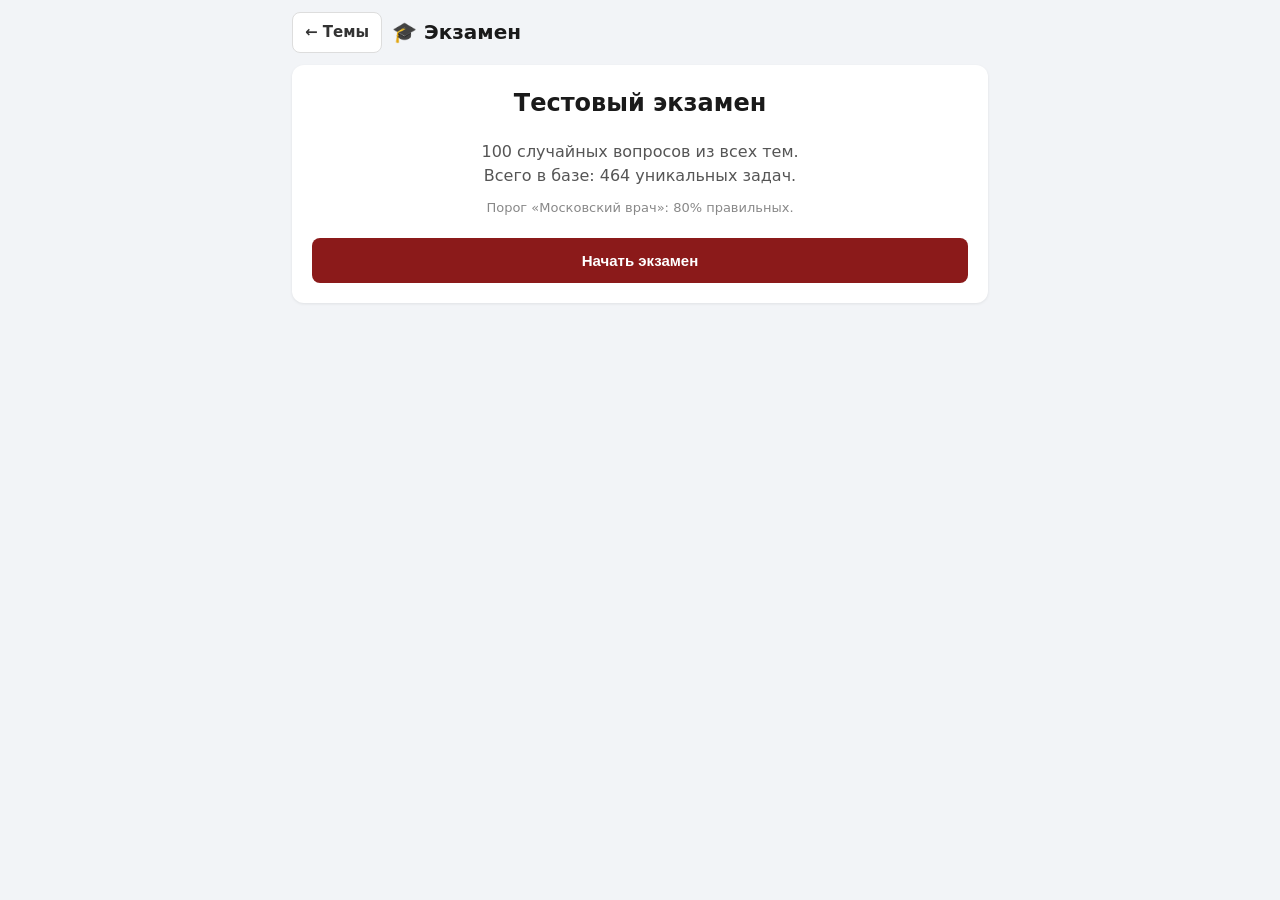
==== exam.html @ 69841177 "V3 add test exam" ====
<!DOCTYPE html>
<html lang="ru"><head>
<meta charset="UTF-8">
<meta name="viewport" content="width=device-width, initial-scale=1, viewport-fit=cover">
<meta name="theme-color" content="#0066cc">
<link rel="manifest" href="manifest.webmanifest">
<link rel="apple-touch-icon" href="icons/icon-192.png">
<title>Экзамен · Тесты АиР</title>
<style>
*{box-sizing:border-box;-webkit-tap-highlight-color:transparent}
body{font-family:-apple-system,system-ui,sans-serif;max-width:720px;margin:0 auto;padding:12px;background:#f2f4f7;color:#1a1a1a;line-height:1.5}
.header{display:flex;align-items:center;gap:10px;margin-bottom:12px}
.back{background:#fff;border:1.5px solid #ddd;border-radius:8px;padding:8px 12px;font-size:15px;font-weight:600;cursor:pointer;color:#333;text-decoration:none}
h1{font-size:20px;margin:0;flex:1}
.progress-wrap{height:6px;background:#e0e0e0;border-radius:3px;margin-bottom:12px;overflow:hidden}
.progress-bar{height:100%;background:#8b1a1a;transition:width .3s}
.card{background:#fff;border-radius:12px;padding:16px;box-shadow:0 1px 3px rgba(0,0,0,.08);margin-bottom:10px}
.scen{font-size:15px;margin-bottom:14px;white-space:pre-wrap}
.q{font-weight:600;font-size:16px;margin-bottom:14px}
.opt{display:block;width:100%;text-align:left;padding:12px 14px;margin:6px 0;background:#fafafa;border:1.5px solid #ddd;border-radius:8px;font-size:15px;cursor:pointer;font-family:inherit;color:#222}
.opt.correct{background:#d4edda;border-color:#28a745}
.opt.wrong{background:#f8d7da;border-color:#dc3545}
.opt.disabled{cursor:default}
.nav{display:flex;gap:8px;margin-top:12px}
.btn{flex:1;padding:14px;color:#fff;border:none;border-radius:8px;font-size:15px;font-weight:600;cursor:pointer;background:#0066cc}
.btn.secondary{background:#666}
.btn.green{background:#28a745}
.btn.yellow{background:#f0ad00;color:#fff}
.btn.dark{background:#8b1a1a}
.result{background:#fff;border-radius:12px;padding:20px;text-align:center;box-shadow:0 1px 3px rgba(0,0,0,.08)}
.score{font-size:48px;font-weight:700;margin:12px 0}
.score.g{color:#28a745}.score.y{color:#e69500}.score.r{color:#dc3545}
.verdict{font-size:16px;color:#555;margin-bottom:14px}
.review{text-align:left;margin-top:20px}
.review-item{border-left:4px solid #dc3545;padding:10px 12px;margin:8px 0;background:#fff5f5;border-radius:4px;font-size:14px}
.review-item .ck{color:#28a745;margin-top:6px;font-weight:600}
.topbar{display:flex;justify-content:space-between;align-items:center;margin-bottom:10px;font-size:13px;color:#555}
.exam-history{background:#fff;border-radius:8px;padding:10px;margin-bottom:12px;font-size:12px;color:#555}
.history-item{display:flex;justify-content:space-between;padding:4px 0;border-top:1px solid #eee}
.history-item:first-child{border-top:none}
.intro{background:#fff;border-radius:12px;padding:20px;box-shadow:0 1px 3px rgba(0,0,0,.08);text-align:center}
.intro p{color:#555;margin:10px 0}
</style>
</head><body>

<div class="header">
  <a class="back" href="index.html">← Темы</a>
  <h1>🎓 Экзамен</h1>
</div>

<div id="topbarWrap" style="display:none">
  <div class="progress-wrap"><div class="progress-bar" id="pbar" style="width:0%"></div></div>
  <div class="topbar"><span id="progressText"></span><span id="scoreLive"></span></div>
</div>

<div id="stage">Загрузка…</div>

<script>
if('serviceWorker' in navigator){window.addEventListener('load',()=>navigator.serviceWorker.register('sw.js').catch(console.error))}

const EXAM_SIZE = 100;
const HISTORY_KEY = 'exam_history';

let ALL_ITEMS = [];
let deck = [], idx = 0, wrong = [], answered = false;

function shuffle(a){for(let i=a.length-1;i>0;i--){const j=Math.floor(Math.random()*(i+1));[a[i],a[j]]=[a[j],a[i]]}return a}
function norm(s){return s.replace(/\s+/g,' ').trim().toLowerCase()}
function esc(s){return String(s).replace(/[&<>"']/g,c=>({'&':'&amp;','<':'&lt;','>':'&gt;','"':'&quot;',"'":'&#39;'}[c]))}
function colorFor(pct){if(pct>=80)return 'g';if(pct>=70)return 'y';return 'r'}

function loadHistory(){try{return JSON.parse(localStorage.getItem(HISTORY_KEY))||[]}catch(e){return []}}
function saveResult(right,total){
  const h = loadHistory();
  h.unshift({right,total,pct:Math.round(100*right/total),date:new Date().toISOString()});
  if(h.length>10) h.length=10;
  localStorage.setItem(HISTORY_KEY, JSON.stringify(h));
}

function showIntro(){
  const h = loadHistory();
  const total = ALL_ITEMS.length;
  const examSize = Math.min(EXAM_SIZE, total);
  let historyHtml = '';
  if(h.length){
    historyHtml = '<div class="exam-history"><b>Прошлые попытки:</b>';
    h.forEach(r=>{
      const c = colorFor(r.pct);
      const d = new Date(r.date).toLocaleDateString('ru-RU',{day:'2-digit',month:'2-digit',hour:'2-digit',minute:'2-digit'});
      historyHtml += `<div class="history-item"><span>${d}</span><span class="${c}"><b>${r.right}/${r.total}</b> (${r.pct}%)</span></div>`;
    });
    historyHtml += '</div>';
  }
  document.getElementById('stage').innerHTML = `
    ${historyHtml}
    <div class="intro">
      <h2 style="margin-top:0">Тестовый экзамен</h2>
      <p>${examSize} случайных вопросов из всех тем.<br>Всего в базе: ${total} уникальных задач.</p>
      <p style="color:#888;font-size:13px">Порог «Московский врач»: 80% правильных.</p>
      <div class="nav" style="margin-top:20px">
        <button class="btn dark" onclick="startExam()">Начать экзамен</button>
      </div>
    </div>`;
}

function startExam(){
  document.getElementById('topbarWrap').style.display='block';
  const pool = shuffle([...ALL_ITEMS]);
  deck = pool.slice(0, Math.min(EXAM_SIZE, pool.length));
  idx=0; wrong=[]; render();
}

function updateProgress(){
  const pct=Math.round(100*idx/deck.length);
  document.getElementById('pbar').style.width=pct+'%';
  document.getElementById('progressText').textContent=`${idx+1} / ${deck.length}`;
  const right = idx - wrong.length;
  const c = idx>0 ? colorFor(Math.round(100*right/idx)) : '';
  document.getElementById('scoreLive').innerHTML = idx>0 ? `<span class="${c}">✓ ${right} / ✗ ${wrong.length}</span>` : '';
}

function render(){
  answered=false;
  updateProgress();
  const item=deck[idx];
  const shuffled=shuffle([...item.opts]);
  const optsHtml=shuffled.map((o,i)=>`<button class="opt" onclick="chooseQuiz(this)">${esc(o)}</button>`).join('');
  document.getElementById('stage').innerHTML=`
    <div class="card">
      <div class="scen">${esc(item.scen)}</div>
      <div class="q">${esc(item.q)}</div>
      <div>${optsHtml}</div>
      <div class="nav">
        <button class="btn yellow" id="nextBtn" onclick="skipQuiz()">Пропустить</button>
      </div>
    </div>`;
}

function skipQuiz(){
  if(answered)return;
  answered=true;
  const item=deck[idx];
  document.querySelectorAll('.opt').forEach(b=>{
    b.classList.add('disabled');
    if(norm(b.textContent)===norm(item.correct))b.classList.add('correct');
  });
  wrong.push(idx);
  toNextBtn();
}
function chooseQuiz(btn){
  if(answered)return;
  answered=true;
  const item=deck[idx];
  const chosen=btn.textContent;
  const isRight=norm(chosen)===norm(item.correct);
  document.querySelectorAll('.opt').forEach(b=>{
    b.classList.add('disabled');
    if(norm(b.textContent)===norm(item.correct))b.classList.add('correct');
  });
  if(!isRight){btn.classList.add('wrong');wrong.push(idx)}
  toNextBtn();
}
function toNextBtn(){
  const nb=document.getElementById('nextBtn');
  nb.classList.remove('yellow');
  nb.classList.add('green');
  nb.textContent=idx===deck.length-1?'Результат':'Далее →';
  nb.onclick=advance;
}
function advance(){idx++;if(idx>=deck.length)finish();else render()}

function finish(){
  const total=deck.length, right=total-wrong.length, pct=Math.round(100*right/total);
  saveResult(right,total);
  document.getElementById('pbar').style.width='100%';
  document.getElementById('progressText').textContent=`${total}/${total}`;
  const c=colorFor(pct);
  const verdict = pct>=80?'🏆 Сдано (≥80%)':pct>=70?'⚠️ На грани (70-79%)':'❌ Не сдано (<70%)';
  let reviewHtml='';
  if(wrong.length){
    reviewHtml='<div class="review"><h3>Ошибки (' + wrong.length + ')</h3>';
    wrong.forEach(i=>{
      const it=deck[i];
      reviewHtml+=`<div class="review-item"><b>${esc(it.q)}</b><br><small style="color:#666">${esc(it.scen.slice(0,200))}${it.scen.length>200?'…':''}</small><div class="ck">✓ ${esc(it.correct)}</div></div>`;
    });
    reviewHtml+='</div>';
  } else {
    reviewHtml='<div class="review"><h3>Ошибок нет 🎉</h3></div>';
  }
  document.getElementById('stage').innerHTML=`
    <div class="result">
      <div class="score ${c}">${right} / ${total}</div>
      <div class="verdict">${verdict} · ${pct}%</div>
      <div class="nav">
        <button class="btn dark" onclick="startExam()">Ещё раз</button>
        <a class="btn secondary" href="index.html" style="text-decoration:none;text-align:center;line-height:22px">К темам</a>
      </div>
      ${reviewHtml}
    </div>`;
}

// Load all topics and their items, dedupe by scen+q
async function loadAll(){
  try {
    const topics = await fetch('data/topics.json').then(r=>r.json());
    const bundles = await Promise.all(topics.map(t => fetch('data/'+t.id+'.json').then(r=>r.json())));
    const seen = new Set();
    const all = [];
    for(const items of bundles){
      for(const it of items){
        const key = (it.scen||'') + '|' + (it.q||'');
        if(!seen.has(key)){ seen.add(key); all.push(it); }
      }
    }
    ALL_ITEMS = all;
    showIntro();
  } catch(e){
    document.getElementById('stage').innerHTML='<div style="color:#c00">Ошибка загрузки: '+e.message+'</div>';
  }
}
loadAll();
</script>
</body></html>
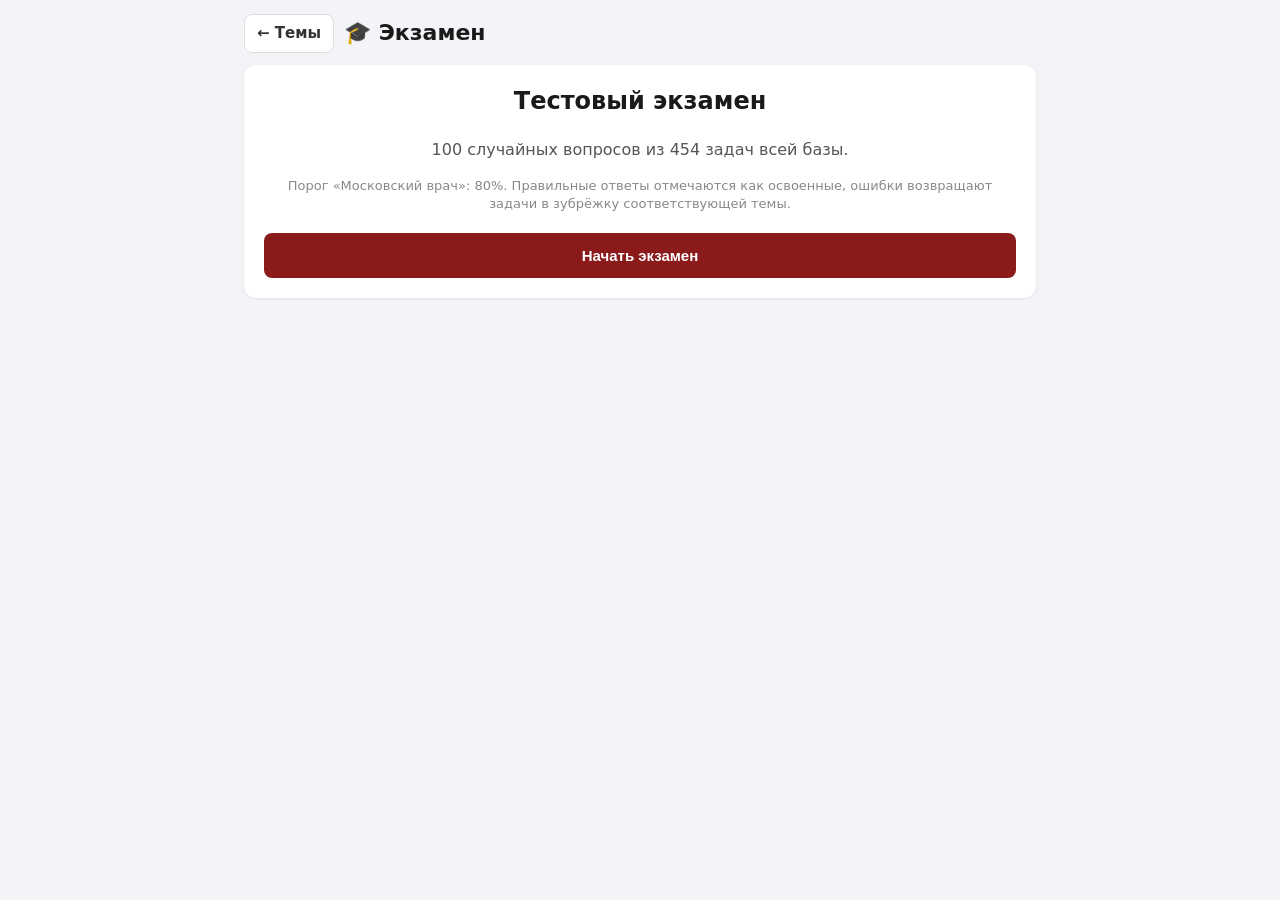
==== commit 9b5e7356: "V4 add buckets, update design" ====
--- a/exam.html
+++ b/exam.html
@@ -5,42 +5,8 @@
 <meta name="theme-color" content="#0066cc">
 <link rel="manifest" href="manifest.webmanifest">
 <link rel="apple-touch-icon" href="icons/icon-192.png">
+<link rel="stylesheet" href="app.css">
 <title>Экзамен · Тесты АиР</title>
-<style>
-*{box-sizing:border-box;-webkit-tap-highlight-color:transparent}
-body{font-family:-apple-system,system-ui,sans-serif;max-width:720px;margin:0 auto;padding:12px;background:#f2f4f7;color:#1a1a1a;line-height:1.5}
-.header{display:flex;align-items:center;gap:10px;margin-bottom:12px}
-.back{background:#fff;border:1.5px solid #ddd;border-radius:8px;padding:8px 12px;font-size:15px;font-weight:600;cursor:pointer;color:#333;text-decoration:none}
-h1{font-size:20px;margin:0;flex:1}
-.progress-wrap{height:6px;background:#e0e0e0;border-radius:3px;margin-bottom:12px;overflow:hidden}
-.progress-bar{height:100%;background:#8b1a1a;transition:width .3s}
-.card{background:#fff;border-radius:12px;padding:16px;box-shadow:0 1px 3px rgba(0,0,0,.08);margin-bottom:10px}
-.scen{font-size:15px;margin-bottom:14px;white-space:pre-wrap}
-.q{font-weight:600;font-size:16px;margin-bottom:14px}
-.opt{display:block;width:100%;text-align:left;padding:12px 14px;margin:6px 0;background:#fafafa;border:1.5px solid #ddd;border-radius:8px;font-size:15px;cursor:pointer;font-family:inherit;color:#222}
-.opt.correct{background:#d4edda;border-color:#28a745}
-.opt.wrong{background:#f8d7da;border-color:#dc3545}
-.opt.disabled{cursor:default}
-.nav{display:flex;gap:8px;margin-top:12px}
-.btn{flex:1;padding:14px;color:#fff;border:none;border-radius:8px;font-size:15px;font-weight:600;cursor:pointer;background:#0066cc}
-.btn.secondary{background:#666}
-.btn.green{background:#28a745}
-.btn.yellow{background:#f0ad00;color:#fff}
-.btn.dark{background:#8b1a1a}
-.result{background:#fff;border-radius:12px;padding:20px;text-align:center;box-shadow:0 1px 3px rgba(0,0,0,.08)}
-.score{font-size:48px;font-weight:700;margin:12px 0}
-.score.g{color:#28a745}.score.y{color:#e69500}.score.r{color:#dc3545}
-.verdict{font-size:16px;color:#555;margin-bottom:14px}
-.review{text-align:left;margin-top:20px}
-.review-item{border-left:4px solid #dc3545;padding:10px 12px;margin:8px 0;background:#fff5f5;border-radius:4px;font-size:14px}
-.review-item .ck{color:#28a745;margin-top:6px;font-weight:600}
-.topbar{display:flex;justify-content:space-between;align-items:center;margin-bottom:10px;font-size:13px;color:#555}
-.exam-history{background:#fff;border-radius:8px;padding:10px;margin-bottom:12px;font-size:12px;color:#555}
-.history-item{display:flex;justify-content:space-between;padding:4px 0;border-top:1px solid #eee}
-.history-item:first-child{border-top:none}
-.intro{background:#fff;border-radius:12px;padding:20px;box-shadow:0 1px 3px rgba(0,0,0,.08);text-align:center}
-.intro p{color:#555;margin:10px 0}
-</style>
 </head><body>
 
 <div class="header">
@@ -49,54 +15,49 @@
 </div>
 
 <div id="topbarWrap" style="display:none">
-  <div class="progress-wrap"><div class="progress-bar" id="pbar" style="width:0%"></div></div>
+  <div class="progress-wrap"><div class="progress-bar exam" id="pbar" style="width:0%"></div></div>
   <div class="topbar"><span id="progressText"></span><span id="scoreLive"></span></div>
 </div>
 
 <div id="stage">Загрузка…</div>
 
+<script src="app.js"></script>
 <script>
-if('serviceWorker' in navigator){window.addEventListener('load',()=>navigator.serviceWorker.register('sw.js').catch(console.error))}
+registerSW();
 
 const EXAM_SIZE = 100;
+const MIN_TOPIC_QS = 5; // порог для окрашивания темы по результату экзамена
 const HISTORY_KEY = 'exam_history';
 
-let ALL_ITEMS = [];
+let TOPICS = [];        // topic meta
+let ALL = [];           // dedupe not needed after new data — but keep for safety
 let deck = [], idx = 0, wrong = [], answered = false;
 
-function shuffle(a){for(let i=a.length-1;i>0;i--){const j=Math.floor(Math.random()*(i+1));[a[i],a[j]]=[a[j],a[i]]}return a}
-function norm(s){return s.replace(/\s+/g,' ').trim().toLowerCase()}
-function esc(s){return String(s).replace(/[&<>"']/g,c=>({'&':'&amp;','<':'&lt;','>':'&gt;','"':'&quot;',"'":'&#39;'}[c]))}
-function colorFor(pct){if(pct>=80)return 'g';if(pct>=70)return 'y';return 'r'}
-
 function loadHistory(){try{return JSON.parse(localStorage.getItem(HISTORY_KEY))||[]}catch(e){return []}}
-function saveResult(right,total){
-  const h = loadHistory();
-  h.unshift({right,total,pct:Math.round(100*right/total),date:new Date().toISOString()});
+function saveHistory(entry){
+  const h = loadHistory(); h.unshift(entry);
   if(h.length>10) h.length=10;
   localStorage.setItem(HISTORY_KEY, JSON.stringify(h));
 }
 
 function showIntro(){
   const h = loadHistory();
-  const total = ALL_ITEMS.length;
-  const examSize = Math.min(EXAM_SIZE, total);
   let historyHtml = '';
   if(h.length){
-    historyHtml = '<div class="exam-history"><b>Прошлые попытки:</b>';
+    historyHtml = '<div class="stats-banner" style="flex-direction:column;align-items:stretch;gap:6px"><b style="text-align:left">Прошлые попытки:</b>';
     h.forEach(r=>{
-      const c = colorFor(r.pct);
+      const c = passClass(r.pct);
       const d = new Date(r.date).toLocaleDateString('ru-RU',{day:'2-digit',month:'2-digit',hour:'2-digit',minute:'2-digit'});
-      historyHtml += `<div class="history-item"><span>${d}</span><span class="${c}"><b>${r.right}/${r.total}</b> (${r.pct}%)</span></div>`;
+      historyHtml += `<div style="display:flex;justify-content:space-between"><span>${d}</span><span class="${c}"><b>${r.right}/${r.total}</b> (${r.pct}%)</span></div>`;
     });
     historyHtml += '</div>';
   }
   document.getElementById('stage').innerHTML = `
     ${historyHtml}
-    <div class="intro">
+    <div class="result">
       <h2 style="margin-top:0">Тестовый экзамен</h2>
-      <p>${examSize} случайных вопросов из всех тем.<br>Всего в базе: ${total} уникальных задач.</p>
-      <p style="color:#888;font-size:13px">Порог «Московский врач»: 80% правильных.</p>
+      <p style="color:#555">${Math.min(EXAM_SIZE, ALL.length)} случайных вопросов из ${ALL.length} задач всей базы.</p>
+      <p style="color:#888;font-size:13px">Порог «Московский врач»: 80%. Правильные ответы отмечаются как освоенные, ошибки возвращают задачи в зубрёжку соответствующей темы.</p>
       <div class="nav" style="margin-top:20px">
         <button class="btn dark" onclick="startExam()">Начать экзамен</button>
       </div>
@@ -105,7 +66,7 @@
 
 function startExam(){
   document.getElementById('topbarWrap').style.display='block';
-  const pool = shuffle([...ALL_ITEMS]);
+  const pool = shuffle([...ALL]);
   deck = pool.slice(0, Math.min(EXAM_SIZE, pool.length));
   idx=0; wrong=[]; render();
 }
@@ -115,7 +76,7 @@
   document.getElementById('pbar').style.width=pct+'%';
   document.getElementById('progressText').textContent=`${idx+1} / ${deck.length}`;
   const right = idx - wrong.length;
-  const c = idx>0 ? colorFor(Math.round(100*right/idx)) : '';
+  const c = idx>0 ? passClass(Math.round(100*right/idx)) : '';
   document.getElementById('scoreLive').innerHTML = idx>0 ? `<span class="${c}">✓ ${right} / ✗ ${wrong.length}</span>` : '';
 }
 
@@ -124,7 +85,7 @@
   updateProgress();
   const item=deck[idx];
   const shuffled=shuffle([...item.opts]);
-  const optsHtml=shuffled.map((o,i)=>`<button class="opt" onclick="chooseQuiz(this)">${esc(o)}</button>`).join('');
+  const optsHtml=shuffled.map(o=>`<button class="opt" onclick="chooseQuiz(this)">${esc(o)}</button>`).join('');
   document.getElementById('stage').innerHTML=`
     <div class="card">
       <div class="scen">${esc(item.scen)}</div>
@@ -137,19 +98,18 @@
 }
 
 function skipQuiz(){
-  if(answered)return;
-  answered=true;
+  if(answered)return; answered=true;
   const item=deck[idx];
   document.querySelectorAll('.opt').forEach(b=>{
     b.classList.add('disabled');
     if(norm(b.textContent)===norm(item.correct))b.classList.add('correct');
   });
+  markUnmastered(item._topic, item.id);
   wrong.push(idx);
   toNextBtn();
 }
 function chooseQuiz(btn){
-  if(answered)return;
-  answered=true;
+  if(answered)return; answered=true;
   const item=deck[idx];
   const chosen=btn.textContent;
   const isRight=norm(chosen)===norm(item.correct);
@@ -157,13 +117,13 @@
     b.classList.add('disabled');
     if(norm(b.textContent)===norm(item.correct))b.classList.add('correct');
   });
-  if(!isRight){btn.classList.add('wrong');wrong.push(idx)}
+  if(isRight){ markMastered(item._topic, item.id); }
+  else { btn.classList.add('wrong'); markUnmastered(item._topic, item.id); wrong.push(idx); }
   toNextBtn();
 }
 function toNextBtn(){
   const nb=document.getElementById('nextBtn');
-  nb.classList.remove('yellow');
-  nb.classList.add('green');
+  nb.classList.remove('yellow'); nb.classList.add('green');
   nb.textContent=idx===deck.length-1?'Результат':'Далее →';
   nb.onclick=advance;
 }
@@ -171,51 +131,92 @@
 
 function finish(){
   const total=deck.length, right=total-wrong.length, pct=Math.round(100*right/total);
-  saveResult(right,total);
   document.getElementById('pbar').style.width='100%';
   document.getElementById('progressText').textContent=`${total}/${total}`;
-  const c=colorFor(pct);
-  const verdict = pct>=80?'🏆 Сдано (≥80%)':pct>=70?'⚠️ На грани (70-79%)':'❌ Не сдано (<70%)';
-  let reviewHtml='';
-  if(wrong.length){
-    reviewHtml='<div class="review"><h3>Ошибки (' + wrong.length + ')</h3>';
+  // aggregate stats per topic and update lastResult per topic (if enough questions from topic)
+  const byTopic = {};
+  deck.forEach((item, i)=>{
+    const t = item._topic;
+    if (!byTopic[t]) byTopic[t] = {n:0, right:0};
+    byTopic[t].n += 1;
+    if (!wrong.includes(i)) byTopic[t].right += 1;
+  });
+  // Update per-topic lastResult only when >MIN_TOPIC_QS
+  Object.entries(byTopic).forEach(([tid,st])=>{
+    if (st.n > MIN_TOPIC_QS){
+      const p = Math.round(100*st.right/st.n);
+      setLastResult(tid, p);
+    }
+  });
+  saveHistory({date:new Date().toISOString(), right, total, pct});
+  showStats(byTopic, right, total, pct);
+}
+
+function showStats(byTopic, right, total, pct){
+  const c = passClass(pct);
+  const verdict = pct>=80?'🏆 Сдано (≥80%)':'❌ Не сдано (<80%)';
+  // build stats table
+  const rows = Object.entries(byTopic).map(([tid, st])=>{
+    const t = TOPICS.find(x=>x.id===tid);
+    const name = t ? ((t.emoji||'') + ' ' + t.name) : tid;
+    const topicPct = Math.round(100*st.right/st.n);
+    const cls = st.n > MIN_TOPIC_QS ? passClass(topicPct) : 'neutral';
+    const pctColor = st.n > MIN_TOPIC_QS ? passClass(topicPct) : '';
+    return {name, n:st.n, right:st.right, pct:topicPct, cls, pctColor};
+  }).sort((a,b)=>b.n-a.n);
+  const rowsHtml = rows.map(r=>`
+    <tr class="${r.cls}">
+      <td>${r.name}</td>
+      <td class="num">${r.right} / ${r.n}</td>
+      <td class="pct ${r.pctColor}">${r.pct}%</td>
+    </tr>`).join('');
+
+  let errorsHtml = '';
+  if (wrong.length){
+    errorsHtml = '<div class="review"><h3>Ошибки (' + wrong.length + ')</h3>';
     wrong.forEach(i=>{
-      const it=deck[i];
-      reviewHtml+=`<div class="review-item"><b>${esc(it.q)}</b><br><small style="color:#666">${esc(it.scen.slice(0,200))}${it.scen.length>200?'…':''}</small><div class="ck">✓ ${esc(it.correct)}</div></div>`;
+      const it = deck[i];
+      const t = TOPICS.find(x=>x.id===it._topic);
+      const topicLabel = t ? ((t.emoji||'')+' '+t.name) : it._topic;
+      errorsHtml += `<div class="review-item">
+        <div style="font-size:11px;color:#888;margin-bottom:4px">${topicLabel}</div>
+        <b>${esc(it.q)}</b><br>
+        <small style="color:#666">${esc(it.scen.slice(0,220))}${it.scen.length>220?'…':''}</small>
+        <div class="ck">✓ ${esc(it.correct)}</div>
+      </div>`;
     });
-    reviewHtml+='</div>';
-  } else {
-    reviewHtml='<div class="review"><h3>Ошибок нет 🎉</h3></div>';
+    errorsHtml += '</div>';
   }
-  document.getElementById('stage').innerHTML=`
+
+  document.getElementById('stage').innerHTML = `
     <div class="result">
       <div class="score ${c}">${right} / ${total}</div>
       <div class="verdict">${verdict} · ${pct}%</div>
       <div class="nav">
+        <a class="btn secondary" href="index.html">← На дашборд</a>
         <button class="btn dark" onclick="startExam()">Ещё раз</button>
-        <a class="btn secondary" href="index.html" style="text-decoration:none;text-align:center;line-height:22px">К темам</a>
       </div>
-      ${reviewHtml}
+      <h3 style="text-align:left;margin-top:24px">По темам</h3>
+      <p style="text-align:left;font-size:12px;color:#888;margin:0 0 8px">
+        Цветом отмечены темы, где было больше ${MIN_TOPIC_QS} вопросов.
+      </p>
+      <table class="stats-table">
+        <thead><tr><th>Тема</th><th style="text-align:right">Ответы</th><th style="text-align:right">%</th></tr></thead>
+        <tbody>${rowsHtml}</tbody>
+      </table>
+      ${errorsHtml}
     </div>`;
 }
 
-// Load all topics and their items, dedupe by scen+q
+// Load all topics: attach _topic to each item
 async function loadAll(){
   try {
-    const topics = await fetch('data/topics.json').then(r=>r.json());
-    const bundles = await Promise.all(topics.map(t => fetch('data/'+t.id+'.json').then(r=>r.json())));
-    const seen = new Set();
-    const all = [];
-    for(const items of bundles){
-      for(const it of items){
-        const key = (it.scen||'') + '|' + (it.q||'');
-        if(!seen.has(key)){ seen.add(key); all.push(it); }
-      }
-    }
-    ALL_ITEMS = all;
+    TOPICS = await fetch('data/topics.json').then(r=>r.json());
+    const bundles = await Promise.all(TOPICS.map(t => fetch('data/'+t.id+'.json').then(r=>r.json()).then(items=>items.map(x=>({...x, _topic: t.id})))));
+    ALL = [].concat(...bundles);
     showIntro();
   } catch(e){
-    document.getElementById('stage').innerHTML='<div style="color:#c00">Ошибка загрузки: '+e.message+'</div>';
+    document.getElementById('stage').innerHTML='<div style="color:#c00">Ошибка: '+e.message+'</div>';
   }
 }
 loadAll();
--- a/app.css
+++ b/app.css
@@ -0,0 +1,93 @@
+*{box-sizing:border-box;-webkit-tap-highlight-color:transparent}
+body{font-family:-apple-system,system-ui,sans-serif;max-width:820px;margin:0 auto;padding:14px;background:#f2f4f7;color:#1a1a1a;line-height:1.4}
+h1{font-size:22px;margin:0}
+.head{display:flex;align-items:center;justify-content:space-between;gap:8px;margin-bottom:14px;flex-wrap:wrap}
+.head-actions{display:flex;gap:6px}
+.action-btn{background:#0066cc;color:#fff;border:none;border-radius:8px;padding:8px 12px;font-size:14px;font-weight:600;cursor:pointer;text-decoration:none;display:inline-flex;align-items:center;gap:4px}
+.action-btn.exam{background:#8b1a1a}
+.action-btn.ghost{background:#fff;color:#333;border:1.5px solid #ddd}
+
+/* Tiles */
+.grid{display:grid;grid-template-columns:repeat(auto-fill,minmax(150px,1fr));gap:10px}
+.tile{background:#fff;border-radius:12px;padding:12px;box-shadow:0 1px 3px rgba(0,0,0,.08);text-decoration:none;color:inherit;display:flex;flex-direction:column;gap:8px;transition:transform .1s;border:1px solid transparent}
+.tile:active{transform:scale(.97)}
+.tile.pass{background:#e8efe4;border-color:#c7d3bd}
+.tile.fail{background:#f0dcd8;border-color:#dcc1bd}
+.tile-title{font-weight:600;font-size:15px;line-height:1.25;min-height:2.5em}
+.tile-count{font-size:11px;color:#666}
+.tile-progress{font-size:12px;color:#555;display:flex;justify-content:space-between;align-items:center;margin-top:2px}
+.tile-progress .pct{font-weight:700}
+.pct.pass, .txt-pass{color:#28a745}
+.pct.fail, .txt-fail{color:#c0392b}
+.mastered-bar{height:5px;background:#e5e7eb;border-radius:3px;overflow:hidden;margin-top:2px}
+.mastered-bar-fill{height:100%;background:#28a745;transition:width .3s}
+
+/* Topic / exam pages */
+.header{display:flex;align-items:center;gap:10px;margin-bottom:12px}
+.back{background:#fff;border:1.5px solid #ddd;border-radius:8px;padding:8px 12px;font-size:15px;font-weight:600;cursor:pointer;color:#333;text-decoration:none}
+.modes{display:flex;gap:6px;margin-bottom:12px}
+.mode-btn{flex:1;padding:10px;background:#fff;border:1.5px solid #ddd;border-radius:8px;font-size:14px;font-weight:600;cursor:pointer;color:#555}
+.mode-btn.active{background:#0066cc;color:#fff;border-color:#0066cc}
+.mode-btn:disabled{opacity:.5;cursor:not-allowed}
+.progress-wrap{height:6px;background:#e0e0e0;border-radius:3px;margin-bottom:12px;overflow:hidden}
+.progress-bar{height:100%;background:#0066cc;transition:width .3s}
+.progress-bar.exam{background:#8b1a1a}
+.topbar{display:flex;justify-content:space-between;align-items:center;margin-bottom:10px;font-size:13px;color:#555;flex-wrap:wrap;gap:8px}
+.card{background:#fff;border-radius:12px;padding:16px;box-shadow:0 1px 3px rgba(0,0,0,.08);margin-bottom:10px}
+.scen{font-size:15px;margin-bottom:14px;white-space:pre-wrap}
+.q{font-weight:600;font-size:16px;margin-bottom:14px}
+.answer-reveal{background:#f0f7ff;border-left:4px solid #0066cc;padding:12px 14px;margin:14px 0;font-weight:700;font-size:16px;border-radius:4px}
+.opt{display:block;width:100%;text-align:left;padding:12px 14px;margin:6px 0;background:#fafafa;border:1.5px solid #ddd;border-radius:8px;font-size:15px;cursor:pointer;font-family:inherit;color:#222}
+.opt.correct{background:#d4edda;border-color:#28a745}
+.opt.wrong{background:#f8d7da;border-color:#dc3545}
+.opt.disabled{cursor:default}
+.nav{display:flex;gap:8px;margin-top:12px}
+.btn{flex:1;padding:14px;color:#fff;border:none;border-radius:8px;font-size:15px;font-weight:600;cursor:pointer;background:#0066cc;text-decoration:none;text-align:center;display:inline-flex;align-items:center;justify-content:center}
+.btn.secondary{background:#666}
+.btn.green{background:#28a745}
+.btn.red{background:#dc3545}
+.btn.yellow{background:#f0ad00;color:#fff}
+.btn.dark{background:#8b1a1a}
+.btn:disabled{opacity:.5;cursor:not-allowed}
+
+/* Stats banner on topic page */
+.stats-banner{background:#fff;border-radius:8px;padding:10px 12px;font-size:12px;color:#555;margin-bottom:10px;display:flex;justify-content:space-between;align-items:center;gap:10px}
+.stats-banner .m-count{font-weight:700;color:#0066cc}
+.stats-banner .bar-mini{flex:1;height:6px;background:#e5e7eb;border-radius:3px;overflow:hidden;max-width:150px}
+.stats-banner .bar-mini > div{height:100%;background:#28a745}
+
+/* Result screen */
+.result{background:#fff;border-radius:12px;padding:20px;text-align:center;box-shadow:0 1px 3px rgba(0,0,0,.08)}
+.score{font-size:40px;font-weight:700;margin:12px 0}
+.score.pass{color:#28a745}
+.score.fail{color:#c0392b}
+.verdict{font-size:15px;color:#555;margin-bottom:14px}
+.review{text-align:left;margin-top:20px}
+.review-item{border-left:4px solid #dc3545;padding:10px 12px;margin:8px 0;background:#fff5f5;border-radius:4px;font-size:14px}
+.review-item .ck{color:#28a745;margin-top:6px;font-weight:600}
+
+/* Stats page (post-exam) */
+.stats-table{width:100%;border-collapse:collapse;margin:16px 0;font-size:14px;background:#fff;border-radius:8px;overflow:hidden}
+.stats-table th, .stats-table td{padding:10px 12px;text-align:left;border-bottom:1px solid #eee}
+.stats-table th{background:#f5f7f9;font-size:12px;color:#666;text-transform:uppercase}
+.stats-table td.num{text-align:right;font-variant-numeric:tabular-nums}
+.stats-table td.pct{font-weight:700;text-align:right}
+.stats-table tr.pass{background:#e8efe4}
+.stats-table tr.fail{background:#f0dcd8}
+.stats-table tr.neutral{background:#fff}
+
+/* Modal */
+.modal{position:fixed;inset:0;background:rgba(0,0,0,.6);display:none;align-items:center;justify-content:center;z-index:100;padding:20px}
+.modal.show{display:flex}
+.modal-body{background:#fff;border-radius:12px;padding:20px;max-width:340px;width:100%;text-align:center}
+.modal-body h3{margin:0 0 12px;font-size:18px}
+.modal-body .qr-container{background:#fff;padding:12px;border-radius:8px;display:flex;justify-content:center;margin-bottom:12px}
+.modal-body p{font-size:13px;color:#666;margin:8px 0;word-break:break-all}
+.modal-body button{margin-top:12px;padding:10px 20px;background:#666;color:#fff;border:none;border-radius:8px;font-weight:600;cursor:pointer;width:100%}
+
+/* Empty state (all mastered) */
+.empty-state{background:#e8efe4;border:1px solid #c7d3bd;border-radius:12px;padding:28px 20px;text-align:center;color:#3c5f37}
+.empty-state h3{margin:0 0 10px;font-size:20px}
+.empty-state p{margin:6px 0;font-size:14px}
+
+footer{margin-top:20px;padding:10px;text-align:center;font-size:11px;color:#999}
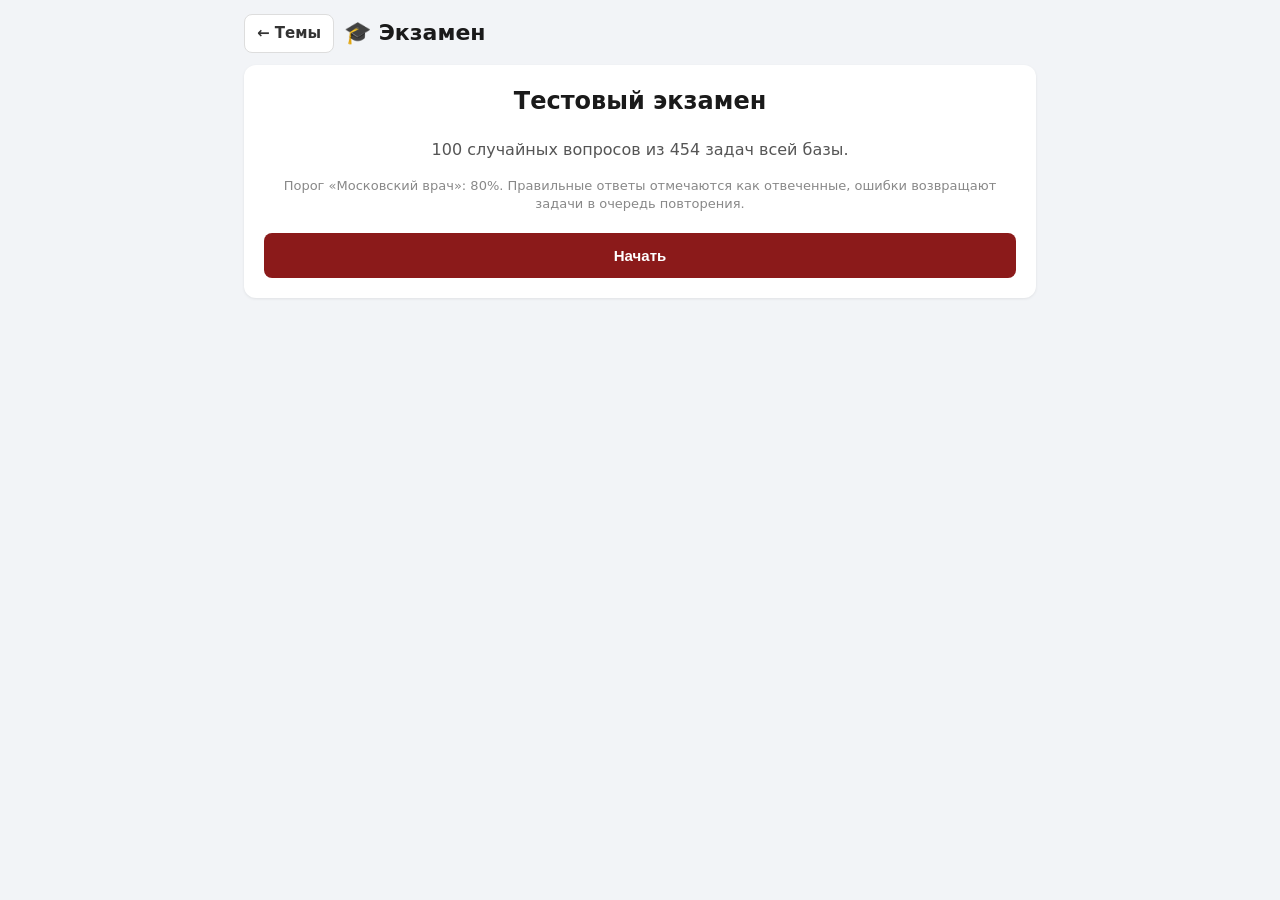
==== commit 522ac101: "update" ====
--- a/exam.html
+++ b/exam.html
@@ -25,13 +25,20 @@
 <script>
 registerSW();
 
-const EXAM_SIZE = 100;
-const MIN_TOPIC_QS = 5; // порог для окрашивания темы по результату экзамена
-const HISTORY_KEY = 'exam_history';
-
-let TOPICS = [];        // topic meta
-let ALL = [];           // dedupe not needed after new data — but keep for safety
+const params = new URLSearchParams(location.search);
+const IS_MINI = params.get('size') === '20';
+const EXAM_SIZE = IS_MINI ? 20 : 100;
+const MIN_TOPIC_QS = 5;
+const HISTORY_KEY = IS_MINI ? 'mini_history' : 'exam_history';
+
+let TOPICS = [];
+let ALL = [];
 let deck = [], idx = 0, wrong = [], answered = false;
+let currentEditingItem = null;
+
+// Titles
+document.title = (IS_MINI ? 'Мини-экзамен' : 'Экзамен') + ' · Тесты АиР';
+document.querySelector('h1').textContent = IS_MINI ? '🎲 Мини-экзамен' : '🎓 Экзамен';
 
 function loadHistory(){try{return JSON.parse(localStorage.getItem(HISTORY_KEY))||[]}catch(e){return []}}
 function saveHistory(entry){
@@ -41,7 +48,7 @@
 }
 
 function showIntro(){
-  const h = loadHistory();
+  const h = IS_MINI ? [] : loadHistory();
   let historyHtml = '';
   if(h.length){
     historyHtml = '<div class="stats-banner" style="flex-direction:column;align-items:stretch;gap:6px"><b style="text-align:left">Прошлые попытки:</b>';
@@ -52,14 +59,18 @@
     });
     historyHtml += '</div>';
   }
+  const title = IS_MINI ? 'Мини-экзамен' : 'Тестовый экзамен';
+  const desc = IS_MINI
+    ? `20 случайных вопросов из ${ALL.length} задач всей базы. Быстрая проверка.`
+    : `${Math.min(EXAM_SIZE, ALL.length)} случайных вопросов из ${ALL.length} задач всей базы.`;
   document.getElementById('stage').innerHTML = `
     ${historyHtml}
     <div class="result">
-      <h2 style="margin-top:0">Тестовый экзамен</h2>
-      <p style="color:#555">${Math.min(EXAM_SIZE, ALL.length)} случайных вопросов из ${ALL.length} задач всей базы.</p>
-      <p style="color:#888;font-size:13px">Порог «Московский врач»: 80%. Правильные ответы отмечаются как освоенные, ошибки возвращают задачи в зубрёжку соответствующей темы.</p>
+      <h2 style="margin-top:0">${title}</h2>
+      <p style="color:#555">${desc}</p>
+      <p style="color:#888;font-size:13px">Порог «Московский врач»: 80%. Правильные ответы отмечаются как отвеченные, ошибки возвращают задачи в очередь повторения.</p>
       <div class="nav" style="margin-top:20px">
-        <button class="btn dark" onclick="startExam()">Начать экзамен</button>
+        <button class="btn dark" onclick="startExam()">Начать</button>
       </div>
     </div>`;
 }
@@ -84,11 +95,13 @@
   answered=false;
   updateProgress();
   const item=deck[idx];
+  currentEditingItem = item;
   const shuffled=shuffle([...item.opts]);
   const optsHtml=shuffled.map(o=>`<button class="opt" onclick="chooseQuiz(this)">${esc(o)}</button>`).join('');
+  const badge = isTrap(item.id) ? '<span class="trap-badge" title="Помечен как ловушка">🪤 ловушка</span>' : '';
   document.getElementById('stage').innerHTML=`
     <div class="card">
-      <div class="scen">${esc(item.scen)}</div>
+      <div class="scen"><span id="trapBadgeSlot">${badge}</span>${esc(item.scen)}</div>
       <div class="q">${esc(item.q)}</div>
       <div>${optsHtml}</div>
       <div class="nav">
@@ -97,6 +110,26 @@
     </div>`;
 }
 
+function onToggleTrap(){
+  toggleTrap(currentEditingItem.id);
+  const btn = document.querySelector('.trap-btn');
+  const active = isTrap(currentEditingItem.id);
+  btn.classList.toggle('active', active);
+  btn.innerHTML = '🪤 ' + (active?'ловушка':'пометить');
+  const slot = document.getElementById('trapBadgeSlot');
+  if (slot) slot.innerHTML = active ? '<span class="trap-badge">🪤 ловушка</span>' : '';
+}
+function appendPostAnswerRow(){
+  const item = currentEditingItem;
+  const trapActive = isTrap(item.id) ? ' active' : '';
+  const url = buildGoogleUrl(item);
+  const html = `<div class="card-actions" style="margin-top:12px;justify-content:flex-start">
+    <button class="trap-btn${trapActive}" onclick="onToggleTrap()">🪤 ${isTrap(item.id)?'ловушка':'пометить'}</button>
+    <a class="google-btn" href="${url}" target="_blank" rel="noopener" title="Google AI">${GOOGLE_G_SVG}</a>
+  </div>`;
+  document.querySelector('.nav').insertAdjacentHTML('beforebegin', html);
+}
+
 function skipQuiz(){
   if(answered)return; answered=true;
   const item=deck[idx];
@@ -104,8 +137,9 @@
     b.classList.add('disabled');
     if(norm(b.textContent)===norm(item.correct))b.classList.add('correct');
   });
-  markUnmastered(item._topic, item.id);
+  markUnanswered(item._topic, item.id);
   wrong.push(idx);
+  appendPostAnswerRow();
   toNextBtn();
 }
 function chooseQuiz(btn){
@@ -117,8 +151,9 @@
     b.classList.add('disabled');
     if(norm(b.textContent)===norm(item.correct))b.classList.add('correct');
   });
-  if(isRight){ markMastered(item._topic, item.id); }
-  else { btn.classList.add('wrong'); markUnmastered(item._topic, item.id); wrong.push(idx); }
+  if(isRight){ markAnswered(item._topic, item.id); }
+  else { btn.classList.add('wrong'); markUnanswered(item._topic, item.id); wrong.push(idx); }
+  appendPostAnswerRow();
   toNextBtn();
 }
 function toNextBtn(){
@@ -143,18 +178,19 @@
   });
   // Update per-topic lastResult only when >MIN_TOPIC_QS
   Object.entries(byTopic).forEach(([tid,st])=>{
-    if (st.n > MIN_TOPIC_QS){
+    if (!IS_MINI && st.n > MIN_TOPIC_QS){
       const p = Math.round(100*st.right/st.n);
       setLastResult(tid, p);
     }
   });
-  saveHistory({date:new Date().toISOString(), right, total, pct});
+  if (!IS_MINI) saveHistory({date:new Date().toISOString(), right, total, pct});
   showStats(byTopic, right, total, pct);
 }
 
 function showStats(byTopic, right, total, pct){
   const c = passClass(pct);
-  const verdict = pct>=80?'🏆 Сдано (≥80%)':'❌ Не сдано (<80%)';
+  const passed = pct>=80;
+  const verdict = passed?'🏆 Сдано (≥80%)':'❌ Не сдано (<80%)';
   // build stats table
   const rows = Object.entries(byTopic).map(([tid, st])=>{
     const t = TOPICS.find(x=>x.id===tid);
@@ -186,16 +222,22 @@
       </div>`;
     });
     errorsHtml += '</div>';
+  } else {
+    errorsHtml = '<div class="review empty"><h3>Ошибок нет 🎉</h3></div>';
   }
+
+  const buttonsHtml = passed
+    ? `<div class="nav"><a class="btn secondary" href="index.html">← К темам</a></div>`
+    : `<div class="nav">
+         <button class="btn dark" onclick="startExam()">Повторить</button>
+         <a class="btn secondary" href="index.html">← К темам</a>
+       </div>`;
 
   document.getElementById('stage').innerHTML = `
     <div class="result">
       <div class="score ${c}">${right} / ${total}</div>
       <div class="verdict">${verdict} · ${pct}%</div>
-      <div class="nav">
-        <a class="btn secondary" href="index.html">← На дашборд</a>
-        <button class="btn dark" onclick="startExam()">Ещё раз</button>
-      </div>
+      ${buttonsHtml}
       <h3 style="text-align:left;margin-top:24px">По темам</h3>
       <p style="text-align:left;font-size:12px;color:#888;margin:0 0 8px">
         Цветом отмечены темы, где было больше ${MIN_TOPIC_QS} вопросов.
@@ -208,12 +250,13 @@
     </div>`;
 }
 
-// Load all topics: attach _topic to each item
+// Load all topics: attach _topic to each item (respect overrides)
 async function loadAll(){
   try {
     TOPICS = await fetch('data/topics.json').then(r=>r.json());
-    const bundles = await Promise.all(TOPICS.map(t => fetch('data/'+t.id+'.json').then(r=>r.json()).then(items=>items.map(x=>({...x, _topic: t.id})))));
-    ALL = [].concat(...bundles);
+    const raw = await loadAllItems(TOPICS); // items with _origTopic
+    // Apply overrides: set _topic = effectiveTopic
+    ALL = raw.map(it => ({...it, _topic: effectiveTopic(it)}));
     showIntro();
   } catch(e){
     document.getElementById('stage').innerHTML='<div style="color:#c00">Ошибка: '+e.message+'</div>';
--- a/app.css
+++ b/app.css
@@ -9,10 +9,9 @@
 
 /* Tiles */
 .grid{display:grid;grid-template-columns:repeat(auto-fill,minmax(150px,1fr));gap:10px}
-.tile{background:#fff;border-radius:12px;padding:12px;box-shadow:0 1px 3px rgba(0,0,0,.08);text-decoration:none;color:inherit;display:flex;flex-direction:column;gap:8px;transition:transform .1s;border:1px solid transparent}
+.tile{background:#f0dcd8;border:1px solid #dcc1bd;border-radius:12px;padding:12px;box-shadow:0 1px 3px rgba(0,0,0,.08);text-decoration:none;color:inherit;display:flex;flex-direction:column;gap:8px;transition:transform .1s}
 .tile:active{transform:scale(.97)}
 .tile.pass{background:#e8efe4;border-color:#c7d3bd}
-.tile.fail{background:#f0dcd8;border-color:#dcc1bd}
 .tile-title{font-weight:600;font-size:15px;line-height:1.25;min-height:2.5em}
 .tile-count{font-size:11px;color:#666}
 .tile-progress{font-size:12px;color:#555;display:flex;justify-content:space-between;align-items:center;margin-top:2px}
@@ -33,7 +32,14 @@
 .progress-bar{height:100%;background:#0066cc;transition:width .3s}
 .progress-bar.exam{background:#8b1a1a}
 .topbar{display:flex;justify-content:space-between;align-items:center;margin-bottom:10px;font-size:13px;color:#555;flex-wrap:wrap;gap:8px}
+/* Card change-topic btn */
 .card{background:#fff;border-radius:12px;padding:16px;box-shadow:0 1px 3px rgba(0,0,0,.08);margin-bottom:10px}
+.card-actions{display:flex;justify-content:flex-end;gap:6px;margin-bottom:8px;flex-wrap:wrap}
+.change-topic-btn,.trap-btn,.google-btn{background:#f0f0f0;color:#555;border:1px solid #ddd;border-radius:6px;padding:4px 10px;font-size:11px;font-weight:600;cursor:pointer;font-family:inherit;display:inline-flex;align-items:center;gap:4px}
+.change-topic-btn:active,.trap-btn:active,.google-btn:active{background:#e0e0e0}
+.trap-btn.active{background:#fff3cd;border-color:#f0c040;color:#8a6d00}
+.google-btn{background:#fff;padding:3px 8px}
+.trap-badge{display:inline-block;font-size:11px;background:#fff3cd;color:#8a6d00;border:1px solid #f0c040;border-radius:6px;padding:2px 6px;margin-right:6px;font-weight:600}
 .scen{font-size:15px;margin-bottom:14px;white-space:pre-wrap}
 .q{font-weight:600;font-size:16px;margin-bottom:14px}
 .answer-reveal{background:#f0f7ff;border-left:4px solid #0066cc;padding:12px 14px;margin:14px 0;font-weight:700;font-size:16px;border-radius:4px}
@@ -63,6 +69,8 @@
 .score.fail{color:#c0392b}
 .verdict{font-size:15px;color:#555;margin-bottom:14px}
 .review{text-align:left;margin-top:20px}
+.review.empty{text-align:center}
+.review.empty h3{color:#28a745;font-size:18px;margin:20px 0}
 .review-item{border-left:4px solid #dc3545;padding:10px 12px;margin:8px 0;background:#fff5f5;border-radius:4px;font-size:14px}
 .review-item .ck{color:#28a745;margin-top:6px;font-weight:600}
 
@@ -84,6 +92,13 @@
 .modal-body .qr-container{background:#fff;padding:12px;border-radius:8px;display:flex;justify-content:center;margin-bottom:12px}
 .modal-body p{font-size:13px;color:#666;margin:8px 0;word-break:break-all}
 .modal-body button{margin-top:12px;padding:10px 20px;background:#666;color:#fff;border:none;border-radius:8px;font-weight:600;cursor:pointer;width:100%}
+.modal-body .select-topic{width:100%;padding:10px;border:1.5px solid #ddd;border-radius:8px;font-size:15px;margin:8px 0;font-family:inherit;background:#fff}
+.modal-body .modal-actions{display:flex;gap:6px;margin-top:12px}
+.modal-body .modal-actions button{flex:1;margin-top:0}
+.modal-body .btn-primary{background:#0066cc}
+.modal-body .btn-cancel{background:#666}
+.modal-body .btn-restore{background:#fff;color:#333;border:1.5px solid #ccc;margin-top:8px;font-size:13px}
+.modal-body .cur-topic{font-size:12px;color:#888;margin-bottom:6px}
 
 /* Empty state (all mastered) */
 .empty-state{background:#e8efe4;border:1px solid #c7d3bd;border-radius:12px;padding:28px 20px;text-align:center;color:#3c5f37}
